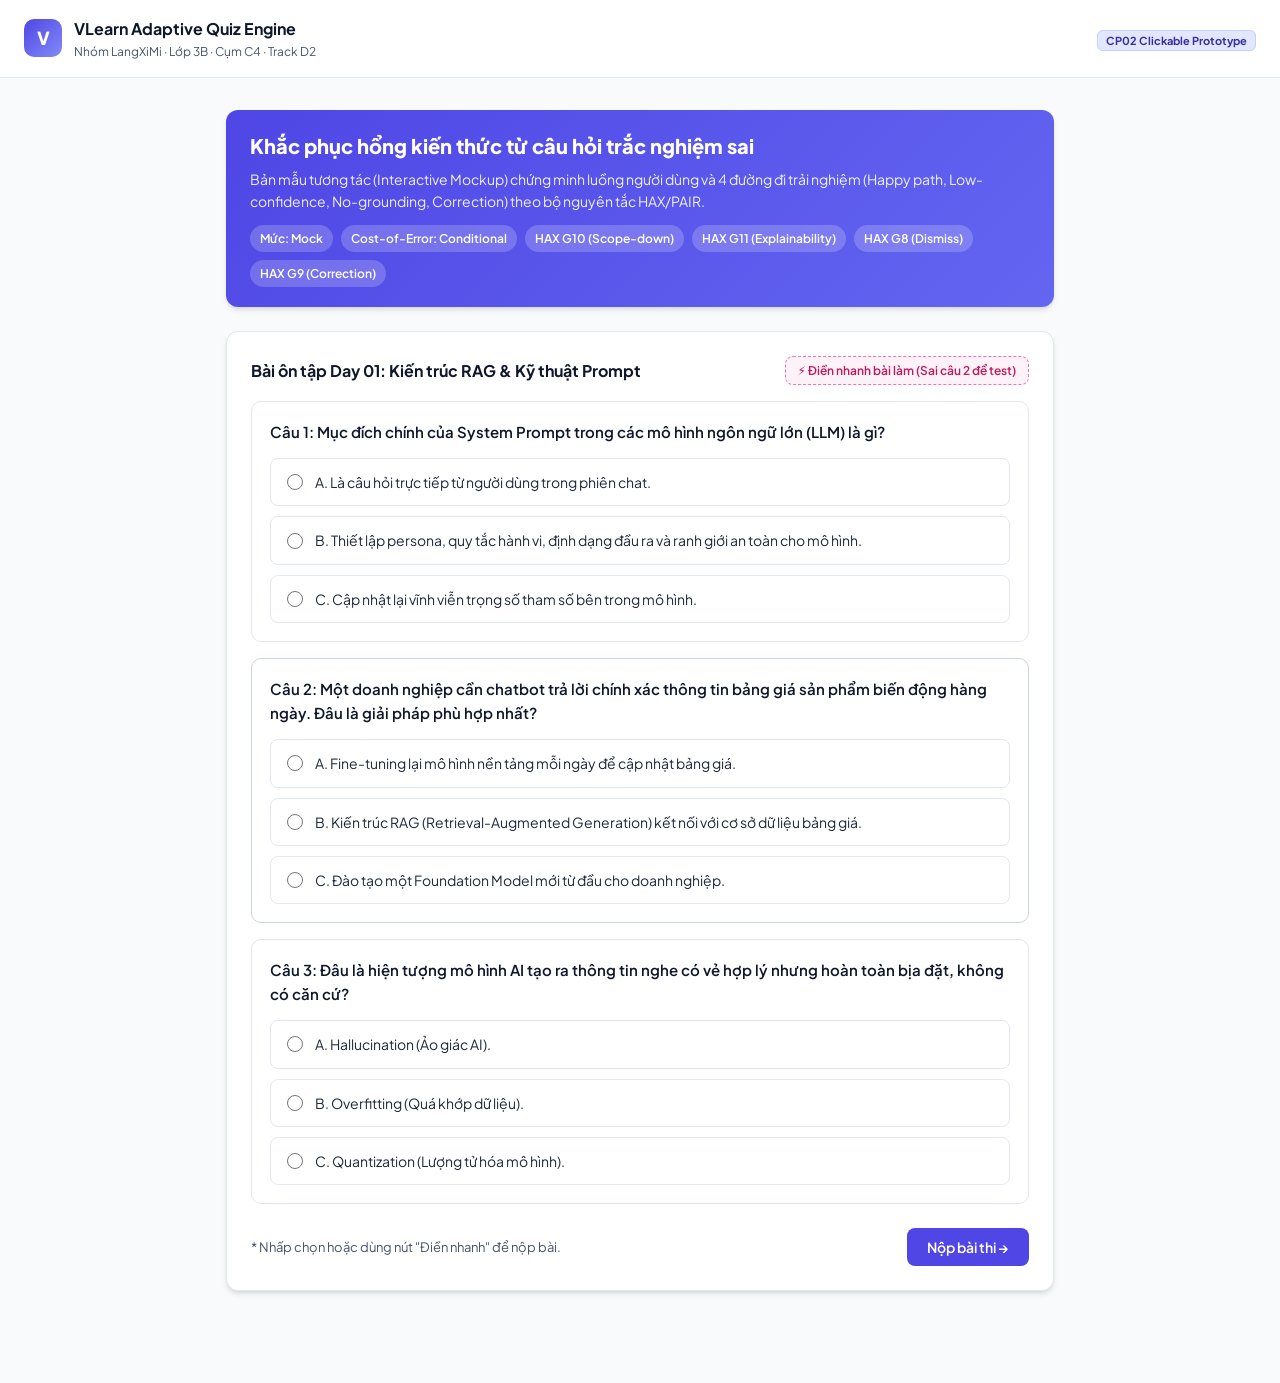
==== codebase/index.html @ 7d3d8a33 "feat(cp02): add clickable prototype, flowchart, and update spec.md with HAX/PAIR and 4 user paths" ====
<!DOCTYPE html>
<html lang="vi">
<head>
  <meta charset="UTF-8" />
  <meta name="viewport" content="width=device-width, initial-scale=1.0" />
  <title>VLearn Adaptive Quiz - Prototype CP02 (Nhóm LangXiMi)</title>
  <link rel="preconnect" href="https://fonts.googleapis.com">
  <link rel="preconnect" href="https://fonts.gstatic.com" crossorigin>
  <link href="https://fonts.googleapis.com/css2?family=Plus+Jakarta+Sans:wght@400;500;600;700;800&display=swap" rel="stylesheet">
  <style>
    :root {
      --primary: #4f46e5;
      --primary-hover: #4338ca;
      --primary-light: #eef2ff;
      --success: #10b981;
      --success-light: #ecfdf5;
      --danger: #ef4444;
      --danger-light: #fef2f2;
      --warning: #f59e0b;
      --warning-light: #fffbeb;
      --slate-50: #f8fafc;
      --slate-100: #f1f5f9;
      --slate-200: #e2e8f0;
      --slate-300: #cbd5e1;
      --slate-600: #475569;
      --slate-700: #334155;
      --slate-800: #1e293b;
      --slate-900: #0f172a;
      --radius: 12px;
      --shadow: 0 4px 6px -1px rgb(0 0 0 / 0.1), 0 2px 4px -2px rgb(0 0 0 / 0.1);
      --shadow-lg: 0 10px 15px -3px rgb(0 0 0 / 0.1), 0 4px 6px -4px rgb(0 0 0 / 0.1);
    }

    * {
      box-sizing: border-box;
      margin: 0;
      padding: 0;
      font-family: 'Plus Jakarta Sans', system-ui, -apple-system, sans-serif;
    }

    body {
      background-color: #f8fafc;
      color: var(--slate-800);
      line-height: 1.6;
      padding-bottom: 60px;
    }

    header {
      background: #ffffff;
      border-bottom: 1px solid var(--slate-200);
      padding: 16px 24px;
      display: flex;
      justify-content: space-between;
      align-items: center;
      position: sticky;
      top: 0;
      z-index: 50;
    }

    .brand {
      display: flex;
      align-items: center;
      gap: 12px;
    }

    .brand-logo {
      background: linear-gradient(135deg, var(--primary), #818cf8);
      color: white;
      width: 38px;
      height: 38px;
      border-radius: 10px;
      display: flex;
      align-items: center;
      justify-content: center;
      font-weight: 800;
      font-size: 18px;
    }

    .brand-title {
      font-weight: 700;
      font-size: 16px;
      color: var(--slate-900);
    }

    .brand-sub {
      font-size: 12px;
      color: var(--slate-600);
    }

    .container {
      max-width: 860px;
      margin: 32px auto;
      padding: 0 16px;
    }

    /* Banners & Meta */
    .banner {
      background: linear-gradient(135deg, #4f46e5, #6366f1);
      color: white;
      padding: 20px 24px;
      border-radius: var(--radius);
      margin-bottom: 24px;
      box-shadow: var(--shadow);
    }

    .banner h1 {
      font-size: 20px;
      font-weight: 800;
      margin-bottom: 6px;
    }

    .banner p {
      font-size: 14px;
      opacity: 0.9;
    }

    .banner-tags {
      display: flex;
      gap: 8px;
      margin-top: 12px;
      flex-wrap: wrap;
    }

    .tag {
      background: rgba(255, 255, 255, 0.2);
      font-size: 12px;
      font-weight: 600;
      padding: 4px 10px;
      border-radius: 999px;
      backdrop-filter: blur(4px);
    }

    /* Card Box */
    .card {
      background: #ffffff;
      border: 1px solid var(--slate-200);
      border-radius: var(--radius);
      padding: 24px;
      margin-bottom: 24px;
      box-shadow: var(--shadow);
    }

    .card-title {
      font-size: 16px;
      font-weight: 700;
      color: var(--slate-900);
      margin-bottom: 16px;
      display: flex;
      align-items: center;
      justify-content: space-between;
    }

    /* Question Item */
    .question-box {
      border: 1px solid var(--slate-200);
      border-radius: 10px;
      padding: 18px;
      margin-bottom: 16px;
      background: #ffffff;
      transition: all 0.2s ease;
    }

    .question-header {
      font-weight: 600;
      font-size: 15px;
      margin-bottom: 14px;
      color: var(--slate-900);
    }

    .options-list {
      display: flex;
      flex-direction: column;
      gap: 10px;
    }

    .option-label {
      display: flex;
      align-items: center;
      gap: 12px;
      padding: 12px 16px;
      border: 1.5px solid var(--slate-200);
      border-radius: 8px;
      cursor: pointer;
      font-size: 14px;
      transition: all 0.15s ease;
    }

    .option-label:hover {
      background: var(--slate-50);
      border-color: var(--slate-300);
    }

    .option-label input[type="radio"] {
      accent-color: var(--primary);
      width: 16px;
      height: 16px;
    }

    .option-label.selected {
      border-color: var(--primary);
      background: var(--primary-light);
      font-weight: 600;
    }

    /* Buttons */
    .btn {
      display: inline-flex;
      align-items: center;
      justify-content: center;
      gap: 8px;
      font-weight: 600;
      font-size: 14px;
      padding: 10px 20px;
      border-radius: 8px;
      border: none;
      cursor: pointer;
      transition: all 0.15s ease;
    }

    .btn-primary {
      background: var(--primary);
      color: white;
    }

    .btn-primary:hover {
      background: var(--primary-hover);
    }

    .btn-secondary {
      background: var(--slate-100);
      color: var(--slate-700);
      border: 1px solid var(--slate-300);
    }

    .btn-secondary:hover {
      background: var(--slate-200);
    }

    .btn-outline-danger {
      background: transparent;
      color: var(--danger);
      border: 1px solid var(--danger);
    }

    .btn-outline-danger:hover {
      background: var(--danger-light);
    }

    .btn-quick {
      background: #fdf2f8;
      color: #be185d;
      border: 1px dashed #f472b6;
      font-size: 12px;
      padding: 6px 12px;
    }

    .action-bar {
      display: flex;
      justify-content: space-between;
      align-items: center;
      margin-top: 24px;
      gap: 12px;
      flex-wrap: wrap;
    }

    /* Results Screen */
    #results-view {
      display: none;
    }

    .score-summary {
      background: #f8fafc;
      border: 1.5px solid var(--slate-200);
      border-radius: 12px;
      padding: 20px;
      text-align: center;
      margin-bottom: 24px;
    }

    .score-circle {
      width: 72px;
      height: 72px;
      border-radius: 50%;
      background: #fee2e2;
      color: var(--danger);
      display: flex;
      align-items: center;
      justify-content: center;
      font-size: 24px;
      font-weight: 800;
      margin: 0 auto 12px auto;
    }

    .badge-status {
      display: inline-flex;
      align-items: center;
      padding: 3px 10px;
      border-radius: 999px;
      font-size: 12px;
      font-weight: 700;
    }

    .badge-correct {
      background: var(--success-light);
      color: var(--success);
    }

    .badge-wrong {
      background: var(--danger-light);
      color: var(--danger);
    }

    /* AI Remediation Component */
    .ai-remediation-box {
      border: 2px solid #818cf8;
      background: #ffffff;
      border-radius: var(--radius);
      padding: 24px;
      margin-top: 16px;
      position: relative;
      box-shadow: 0 8px 24px -4px rgba(79, 70, 229, 0.15);
    }

    .ai-badge {
      display: inline-flex;
      align-items: center;
      gap: 6px;
      background: linear-gradient(135deg, #4f46e5, #7c3aed);
      color: white;
      font-size: 12px;
      font-weight: 700;
      padding: 4px 12px;
      border-radius: 999px;
      margin-bottom: 12px;
    }

    .hax-badge {
      font-size: 11px;
      font-weight: 700;
      padding: 3px 8px;
      border-radius: 6px;
      background: #e0e7ff;
      color: #3730a3;
      border: 1px solid #c7d2fe;
    }

    /* Path Selector for Demo */
    .path-selector {
      background: #f1f5f9;
      padding: 8px;
      border-radius: 8px;
      display: flex;
      gap: 6px;
      margin-bottom: 18px;
      overflow-x: auto;
    }

    .path-btn {
      background: transparent;
      border: none;
      padding: 8px 14px;
      font-size: 12px;
      font-weight: 600;
      color: var(--slate-600);
      border-radius: 6px;
      cursor: pointer;
      white-space: nowrap;
      transition: all 0.15s;
    }

    .path-btn.active {
      background: #ffffff;
      color: var(--primary);
      box-shadow: 0 1px 3px rgba(0, 0, 0, 0.1);
      font-weight: 700;
    }

    /* Grounding quote block */
    .grounding-quote {
      background: #f8fafc;
      border-left: 4px solid #6366f1;
      padding: 12px 16px;
      border-radius: 0 8px 8px 0;
      font-size: 13.5px;
      margin: 12px 0;
      color: var(--slate-700);
    }

    .grounding-tag {
      display: inline-block;
      font-weight: 700;
      color: #4f46e5;
      font-size: 12px;
      margin-bottom: 4px;
    }

    /* Remediation Mini Quiz */
    .remedy-quiz {
      background: #faf5ff;
      border: 1.5px solid #d8b4fe;
      border-radius: 10px;
      padding: 16px;
      margin-top: 16px;
    }

    .toast {
      padding: 12px 16px;
      border-radius: 8px;
      font-size: 13.5px;
      margin-top: 12px;
      display: none;
    }

    .toast-success {
      background: var(--success-light);
      color: #065f46;
      border: 1px solid #a7f3d0;
    }

    .toast-warning {
      background: var(--warning-light);
      color: #92400e;
      border: 1px solid #fde68a;
    }
  </style>
</head>
<body>

  <!-- Header -->
  <header>
    <div class="brand">
      <div class="brand-logo">V</div>
      <div>
        <div class="brand-title">VLearn Adaptive Quiz Engine</div>
        <div class="brand-sub">Nhóm LangXiMi · Lớp 3B · Cụm C4 · Track D2</div>
      </div>
    </div>
    <div>
      <span class="hax-badge">CP02 Clickable Prototype</span>
    </div>
  </header>

  <div class="container">
    <!-- Banner -->
    <div class="banner">
      <h1>Khắc phục hổng kiến thức từ câu hỏi trắc nghiệm sai</h1>
      <p>Bản mẫu tương tác (Interactive Mockup) chứng minh luồng người dùng và 4 đường đi trải nghiệm (Happy path, Low-confidence, No-grounding, Correction) theo bộ nguyên tắc HAX/PAIR.</p>
      <div class="banner-tags">
        <span class="tag">Mức: Mock</span>
        <span class="tag">Cost-of-Error: Conditional</span>
        <span class="tag">HAX G10 (Scope-down)</span>
        <span class="tag">HAX G11 (Explainability)</span>
        <span class="tag">HAX G8 (Dismiss)</span>
        <span class="tag">HAX G9 (Correction)</span>
      </div>
    </div>

    <!-- VIEW 1: QUIZ VIEW -->
    <div id="quiz-view" class="card">
      <div class="card-title">
        <span>Bài ôn tập Day 01: Kiến trúc RAG & Kỹ thuật Prompt</span>
        <button class="btn btn-quick" onclick="autoFillMock()">⚡ Điền nhanh bài làm (Sai câu 2 để test)</button>
      </div>

      <!-- Question 1 -->
      <div class="question-box">
        <div class="question-header">Câu 1: Mục đích chính của System Prompt trong các mô hình ngôn ngữ lớn (LLM) là gì?</div>
        <div class="options-list">
          <label class="option-label" id="opt-1-a">
            <input type="radio" name="q1" value="A"> A. Là câu hỏi trực tiếp từ người dùng trong phiên chat.
          </label>
          <label class="option-label" id="opt-1-b">
            <input type="radio" name="q1" value="B"> B. Thiết lập persona, quy tắc hành vi, định dạng đầu ra và ranh giới an toàn cho mô hình.
          </label>
          <label class="option-label" id="opt-1-c">
            <input type="radio" name="q1" value="C"> C. Cập nhật lại vĩnh viễn trọng số tham số bên trong mô hình.
          </label>
        </div>
      </div>

      <!-- Question 2 (Target error question) -->
      <div class="question-box" style="border-color: #cbd5e1;">
        <div class="question-header">Câu 2: Một doanh nghiệp cần chatbot trả lời chính xác thông tin bảng giá sản phẩm biến động hàng ngày. Đâu là giải pháp phù hợp nhất?</div>
        <div class="options-list">
          <label class="option-label" id="opt-2-a">
            <input type="radio" name="q2" value="A"> A. Fine-tuning lại mô hình nền tảng mỗi ngày để cập nhật bảng giá.
          </label>
          <label class="option-label" id="opt-2-b">
            <input type="radio" name="q2" value="B"> B. Kiến trúc RAG (Retrieval-Augmented Generation) kết nối với cơ sở dữ liệu bảng giá.
          </label>
          <label class="option-label" id="opt-2-c">
            <input type="radio" name="q2" value="C"> C. Đào tạo một Foundation Model mới từ đầu cho doanh nghiệp.
          </label>
        </div>
      </div>

      <!-- Question 3 -->
      <div class="question-box">
        <div class="question-header">Câu 3: Đâu là hiện tượng mô hình AI tạo ra thông tin nghe có vẻ hợp lý nhưng hoàn toàn bịa đặt, không có căn cứ?</div>
        <div class="options-list">
          <label class="option-label" id="opt-3-a">
            <input type="radio" name="q3" value="A"> A. Hallucination (Ảo giác AI).
          </label>
          <label class="option-label" id="opt-3-b">
            <input type="radio" name="q3" value="B"> B. Overfitting (Quá khớp dữ liệu).
          </label>
          <label class="option-label" id="opt-3-c">
            <input type="radio" name="q3" value="C"> C. Quantization (Lượng tử hóa mô hình).
          </label>
        </div>
      </div>

      <div class="action-bar">
        <span style="font-size: 13px; color: var(--slate-600);">* Nhấp chọn hoặc dùng nút "Điền nhanh" để nộp bài.</span>
        <button class="btn btn-primary" onclick="submitQuiz()">Nộp bài thi →</button>
      </div>
    </div>

    <!-- VIEW 2: RESULTS VIEW WITH AI REMEDIATION -->
    <div id="results-view">
      <div class="card">
        <div class="card-title">
          <span>Kết quả bài làm của bạn</span>
          <button class="btn btn-secondary" onclick="resetQuiz()">← Làm lại bài quiz</button>
        </div>

        <div class="score-summary">
          <div class="score-circle">2/3</div>
          <h3 style="font-size: 18px; margin-bottom: 4px;">Bạn đạt 6.7 / 10 điểm (Đạt 2/3 câu)</h3>
          <p style="font-size: 14px; color: var(--slate-600);">Hệ thống phát hiện bạn có 1 câu trả lời sai ở phần kiến thức RAG vs Fine-tuning.</p>
        </div>

        <!-- Question 1 Result (Correct) -->
        <div class="question-box">
          <div style="display: flex; justify-content: space-between; align-items: center; margin-bottom: 8px;">
            <strong>Câu 1: Mục đích chính của System Prompt</strong>
            <span class="badge-status badge-correct">✓ Đúng</span>
          </div>
          <p style="font-size: 13.5px; color: var(--slate-600);">Đáp án của bạn: <b>B. Thiết lập persona, quy tắc hành vi...</b></p>
        </div>

        <!-- Question 2 Result (Wrong) + AI REMEDIATION ENGINE -->
        <div class="question-box" style="border: 2px solid #fca5a5; background: #fffcfc;">
          <div style="display: flex; justify-content: space-between; align-items: center; margin-bottom: 8px;">
            <strong>Câu 2: Doanh nghiệp cần chatbot cập nhật bảng giá hàng ngày</strong>
            <span class="badge-status badge-wrong">✗ Bạn chọn sai</span>
          </div>
          <p style="font-size: 13.5px; color: var(--slate-700);">
            Phương án bạn đã chọn: <b style="color: var(--danger);">A. Fine-tuning lại mô hình nền tảng mỗi ngày</b>
          </p>
          <p style="font-size: 13.5px; color: var(--slate-700); margin-top: 4px;">
            Đáp án đúng: <b style="color: var(--success);">B. Kiến trúc RAG (Retrieval-Augmented Generation)</b>
          </p>

          <!-- KHỐI AI CỦNG CỐ KIẾN THỨC -->
          <div class="ai-remediation-box">
            <div style="display: flex; justify-content: space-between; align-items: flex-start; flex-wrap: wrap; gap: 8px;">
              <div class="ai-badge">✦ AI Chẩn đoán & Củng cố (Remediation)</div>
              <div style="display: flex; gap: 6px;">
                <span class="hax-badge" title="G11: Giải thích rõ vì sao">HAX G11</span>
                <span class="hax-badge" title="G10: Thu hẹp phạm vi khi nghi ngờ">HAX G10</span>
                <span class="hax-badge" title="G8 & G9: Gạt bỏ và sửa đổi dễ dàng">HAX G8 & G9</span>
              </div>
            </div>

            <!-- CHUYỂN ĐỔI 4 ĐƯỜNG TRẢI NGHIỆM ĐỂ TEST -->
            <div style="margin: 12px 0 6px 0; font-size: 12px; font-weight: 700; color: var(--slate-700);">
              CHẾ ĐỘ MINH HỌA 4 ĐƯỜNG TRẢI NGHIỆM (SPEC §6):
            </div>
            <div class="path-selector">
              <button class="path-btn active" onclick="switchPath('happy', this)">1. Happy Path (Tự tin cao)</button>
              <button class="path-btn" onclick="switchPath('low-conf', this)">2. Low-confidence (Lớp ② - G10)</button>
              <button class="path-btn" onclick="switchPath('no-grounding', this)">3. No-grounding (Lớp ① - G10)</button>
              <button class="path-btn" onclick="switchPath('correction', this)">4. User Correction (G8 & G9)</button>
            </div>

            <!-- PATH 1: HAPPY PATH CONTENT -->
            <div id="path-happy-content">
              <div style="font-size: 14px; font-weight: 700; color: var(--slate-900); margin-bottom: 6px;">
                Chẩn đoán lỗi hiểu nhầm:
              </div>
              <p style="font-size: 13.5px; color: var(--slate-700);">
                Bạn đã chọn Fine-tuning khi dữ liệu thay đổi hàng ngày. Đây là hiểu nhầm phổ biến: <b>Fine-tuning dùng để học phong cách, giọng văn hoặc định dạng chuyên biệt</b>, nhưng lại vô cùng tốn kém chi phí tính toán và mất thời gian training lại nếu dữ liệu thay đổi liên tục. Khi cần dữ liệu động thời gian thực (bảng giá, tồn kho), <b>RAG mới là giải pháp tối ưu</b>.
              </p>

              <!-- Grounding verbatim quote -->
              <div class="grounding-quote">
                <span class="grounding-tag">Căn cứ trích dẫn Transcript bài giảng [T01-042] (HAX G11):</span><br>
                <em>"Muốn mô hình nhớ kiến thức mới có tính biến động hàng ngày thì tuyệt đối không mang đi Fine-tuning vì chi phí huấn luyện lại rất lớn và dễ bị quên kiến thức cũ (catastrophic forgetting). Với dữ liệu cập nhật theo giờ hoặc theo ngày, các bạn bắt buộc phải dùng RAG để inject ngữ cảnh tại thời điểm truy vấn."</em>
              </div>

              <!-- Remediation Mini-Question -->
              <div class="remedy-quiz" id="remedy-quiz-box">
                <div style="font-size: 13.5px; font-weight: 700; color: #6b21a8; margin-bottom: 8px;">
                  🎯 Câu hỏi củng cố ngay (Luyện tập để nắm vững):
                </div>
                <p style="font-size: 13.5px; margin-bottom: 10px;">
                  Một phòng khám y tế muốn chatbot luôn trả lời đúng lịch trực thay đổi mỗi ca của các bác sĩ. Họ nên áp dụng phương pháp nào?
                </p>
                <div class="options-list" style="gap: 8px;">
                  <label class="option-label" style="padding: 8px 12px; font-size: 13px;">
                    <input type="radio" name="remedy_q" value="wrong"> A. Fine-tuning mô hình sau mỗi ca trực
                  </label>
                  <label class="option-label" style="padding: 8px 12px; font-size: 13px;">
                    <input type="radio" name="remedy_q" value="correct"> B. Dùng RAG truy vấn bảng lịch trực từ CSDL thời gian thực
                  </label>
                </div>
                <div style="margin-top: 12px; display: flex; gap: 8px;">
                  <button class="btn btn-primary" style="padding: 6px 14px; font-size: 12px;" onclick="checkRemedyAnswer()">Kiểm tra củng cố</button>
                  <button class="btn btn-secondary" style="padding: 6px 14px; font-size: 12px;" onclick="dismissRemedy()">Bỏ qua (HAX G8)</button>
                </div>
                <div id="remedy-toast" class="toast"></div>
              </div>
            </div>

            <!-- PATH 2: LOW-CONFIDENCE CONTENT -->
            <div id="path-low-conf-content" style="display: none;">
              <div style="background: #eff6ff; border: 1.5px solid #bfdbfe; border-radius: 8px; padding: 14px;">
                <div style="font-weight: 700; font-size: 13.5px; color: #1e40af; margin-bottom: 6px;">
                  🔍 AI nhận diện độ tự tin thấp (HAX G10 - Thu hẹp phạm vi khi nghi ngờ):
                </div>
                <p style="font-size: 13px; color: var(--slate-700); margin-bottom: 10px;">
                  Hệ thống nhận thấy có 2 khả năng khiến bạn chọn phương án này. Hãy cho biết nguyên nhân của bạn để AI hỗ trợ chính xác nhất:
                </p>
                <div style="display: flex; flex-direction: column; gap: 8px;">
                  <button class="btn btn-secondary" style="text-align: left; justify-content: flex-start; font-size: 13px;" onclick="chooseLowConfReason(1)">
                    1. Mình chưa phân biệt rõ bản chất: khi nào dùng RAG vs khi nào cần Fine-tuning.
                  </button>
                  <button class="btn btn-secondary" style="text-align: left; justify-content: flex-start; font-size: 13px;" onclick="chooseLowConfReason(2)">
                    2. Mình đọc lướt vội nên bỏ sót từ khoá "biến động hàng ngày".
                  </button>
                </div>
                <div id="low-conf-feedback" class="toast toast-success" style="margin-top: 12px;"></div>
              </div>
            </div>

            <!-- PATH 3: NO-GROUNDING CONTENT -->
            <div id="path-no-grounding-content" style="display: none;">
              <div style="background: #fffbeb; border: 1.5px solid #fde68a; border-radius: 8px; padding: 14px;">
                <div style="font-weight: 700; font-size: 13.5px; color: #92400e; margin-bottom: 6px;">
                  ⚠️ Không tìm thấy căn cứ bài giảng trực tiếp (Failure/No-grounding - Lớp ① & HAX G10):
                </div>
                <p style="font-size: 13px; color: #78350f; margin-bottom: 12px;">
                  Để tránh hiện tượng ảo giác (hallucination) và đảm bảo tính học thuật, <b>AI từ chối tự sinh câu hỏi mới khi không tìm thấy đoạn trích dẫn tương ứng trong bài giảng</b>.
                </p>
                <div style="display: flex; gap: 8px; flex-wrap: wrap;">
                  <button class="btn btn-primary" style="font-size: 12px; padding: 8px 14px;" onclick="alert('Đã gửi câu hỏi số 2 và phương án của bạn đến kênh hỗ trợ của Trợ giảng (TA) trên Discord!')">
                    📩 Gửi câu hỏi này cho Trợ giảng (TA)
                  </button>
                  <a href="#slide" class="btn btn-secondary" style="font-size: 12px; padding: 8px 14px; text-decoration: none;" onclick="alert('Mở Slide Bài giảng Day 01 - Trang 28')">
                    📖 Xem Slide Bài giảng Day 01 (Trang 28)
                  </a>
                </div>
              </div>
            </div>

            <!-- PATH 4: USER CORRECTION CONTENT -->
            <div id="path-correction-content" style="display: none;">
              <div style="background: #f8fafc; border: 1.5px solid var(--slate-300); border-radius: 8px; padding: 14px;">
                <div style="font-weight: 700; font-size: 13.5px; color: var(--slate-800); margin-bottom: 6px;">
                  🛠️ Quyền kiểm soát & Chỉnh sửa của người dùng (HAX G8 & G9):
                </div>
                <p style="font-size: 13px; color: var(--slate-600); margin-bottom: 12px;">
                  Bạn có toàn quyền bác bỏ hoặc điều chỉnh nhận định của AI:
                </p>
                <div style="display: flex; gap: 8px; flex-wrap: wrap;">
                  <button class="btn btn-outline-danger" style="font-size: 12px;" onclick="correctAI('misclick')">
                    ✕ "Tôi chỉ bấm nhầm nút chứ đã hiểu bài này" (HAX G9)
                  </button>
                  <button class="btn btn-secondary" style="font-size: 12px;" onclick="correctAI('dismiss')">
                    Bỏ qua & Kết thúc lượt ôn (HAX G8)
                  </button>
                </div>
                <div id="correction-toast" class="toast toast-success" style="margin-top: 12px;"></div>
              </div>
            </div>

          </div>
        </div>

        <!-- Question 3 Result (Correct) -->
        <div class="question-box">
          <div style="display: flex; justify-content: space-between; align-items: center; margin-bottom: 8px;">
            <strong>Câu 3: Hiện tượng AI tạo ra thông tin bịa đặt</strong>
            <span class="badge-status badge-correct">✓ Đúng</span>
          </div>
          <p style="font-size: 13.5px; color: var(--slate-600);">Đáp án của bạn: <b>A. Hallucination (Ảo giác AI)</b></p>
        </div>

        <div class="action-bar">
          <button class="btn btn-secondary" onclick="resetQuiz()">Làm lại từ đầu</button>
          <button class="btn btn-primary" onclick="alert('Đã lưu kết quả học tập và cập nhật hồ sơ cá nhân hoá!')">Hoàn tất buổi ôn tập ✓</button>
        </div>
      </div>
    </div>
  </div>

  <script>
    // Điền nhanh bài thi mẫu (Cố tình làm sai câu 2 để kích hoạt AI Remediation)
    function autoFillMock() {
      document.querySelector('input[name="q1"][value="B"]').checked = true;
      document.querySelector('input[name="q2"][value="A"]').checked = true; // Câu sai
      document.querySelector('input[name="q3"][value="A"]').checked = true;

      document.querySelectorAll('.option-label').forEach(el => el.classList.remove('selected'));
      document.getElementById('opt-1-b').classList.add('selected');
      document.getElementById('opt-2-a').classList.add('selected');
      document.getElementById('opt-3-a').classList.add('selected');
    }

    // Nộp bài
    function submitQuiz() {
      const q2 = document.querySelector('input[name="q2"]:checked');
      if (!q2) {
        alert('Vui lòng chọn đáp án hoặc bấm "Điền nhanh" để tiếp tục!');
        return;
      }
      document.getElementById('quiz-view').style.display = 'none';
      document.getElementById('results-view').style.display = 'block';
      window.scrollTo({ top: 0, behavior: 'smooth' });
    }

    // Reset quiz
    function resetQuiz() {
      document.getElementById('quiz-view').style.display = 'block';
      document.getElementById('results-view').style.display = 'none';
      window.scrollTo({ top: 0, behavior: 'smooth' });
    }

    // Chuyển đổi 4 đường trải nghiệm trên prototype
    function switchPath(pathKey, btn) {
      document.querySelectorAll('.path-btn').forEach(b => b.classList.remove('active'));
      btn.classList.add('active');

      document.getElementById('path-happy-content').style.display = 'none';
      document.getElementById('path-low-conf-content').style.display = 'none';
      document.getElementById('path-no-grounding-content').style.display = 'none';
      document.getElementById('path-correction-content').style.display = 'none';

      if (pathKey === 'happy') {
        document.getElementById('path-happy-content').style.display = 'block';
      } else if (pathKey === 'low-conf') {
        document.getElementById('path-low-conf-content').style.display = 'block';
      } else if (pathKey === 'no-grounding') {
        document.getElementById('path-no-grounding-content').style.display = 'block';
      } else if (pathKey === 'correction') {
        document.getElementById('path-correction-content').style.display = 'block';
      }
    }

    // Kiểm tra câu hỏi củng cố trong Happy Path
    function checkRemedyAnswer() {
      const ans = document.querySelector('input[name="remedy_q"]:checked');
      const toast = document.getElementById('remedy-toast');
      if (!ans) {
        alert('Vui lòng chọn 1 đáp án củng cố!');
        return;
      }
      toast.style.display = 'block';
      if (ans.value === 'correct') {
        toast.className = 'toast toast-success';
        toast.innerHTML = '🎉 <b>Chính xác tuyệt đối!</b> Bạn đã hiểu rõ: Dữ liệu ca trực biến động liên tục thì dùng RAG để inject context chứ không mang đi Fine-tuning.';
      } else {
        toast.className = 'toast toast-warning';
        toast.innerHTML = '⚠️ Chưa chính xác. Fine-tuning sau mỗi ca trực là bất khả thi vì tốn kém thời gian và chi phí tính toán.';
      }
    }

    // Dismiss câu củng cố (HAX G8)
    function dismissRemedy() {
      document.getElementById('remedy-quiz-box').style.display = 'none';
      alert('Đã gạt bỏ câu củng cố (HAX G8). Học viên hoàn tất buổi ôn tập mà không bị ép buộc.');
    }

    // Low confidence reason choice
    function chooseLowConfReason(num) {
      const fb = document.getElementById('low-conf-feedback');
      fb.style.display = 'block';
      if (num === 1) {
        fb.innerHTML = '✓ Đã ghi nhận: AI sẽ cung cấp bảng so sánh trực quan RAG vs Fine-tuning trong 30 giây.';
      } else {
        fb.innerHTML = '✓ Đã ghi nhận: AI sẽ đánh dấu nổi bật các từ khoá bẫy trong các câu hỏi sau.';
      }
    }

    // User correction (HAX G9)
    function correctAI(type) {
      const toast = document.getElementById('correction-toast');
      toast.style.display = 'block';
      if (type === 'misclick') {
        toast.innerHTML = '✓ <b>Đã cập nhật (HAX G9):</b> Hệ thống ghi nhận bạn làm sai do thao tác nhầm. Hồ sơ học tập được giữ nguyên không đánh dấu hổng kiến thức.';
      } else {
        toast.innerHTML = '✓ <b>Đã gạt bỏ (HAX G8):</b> Bạn đã kết thúc lượt ôn tập.';
      }
    }
  </script>
</body>
</html>
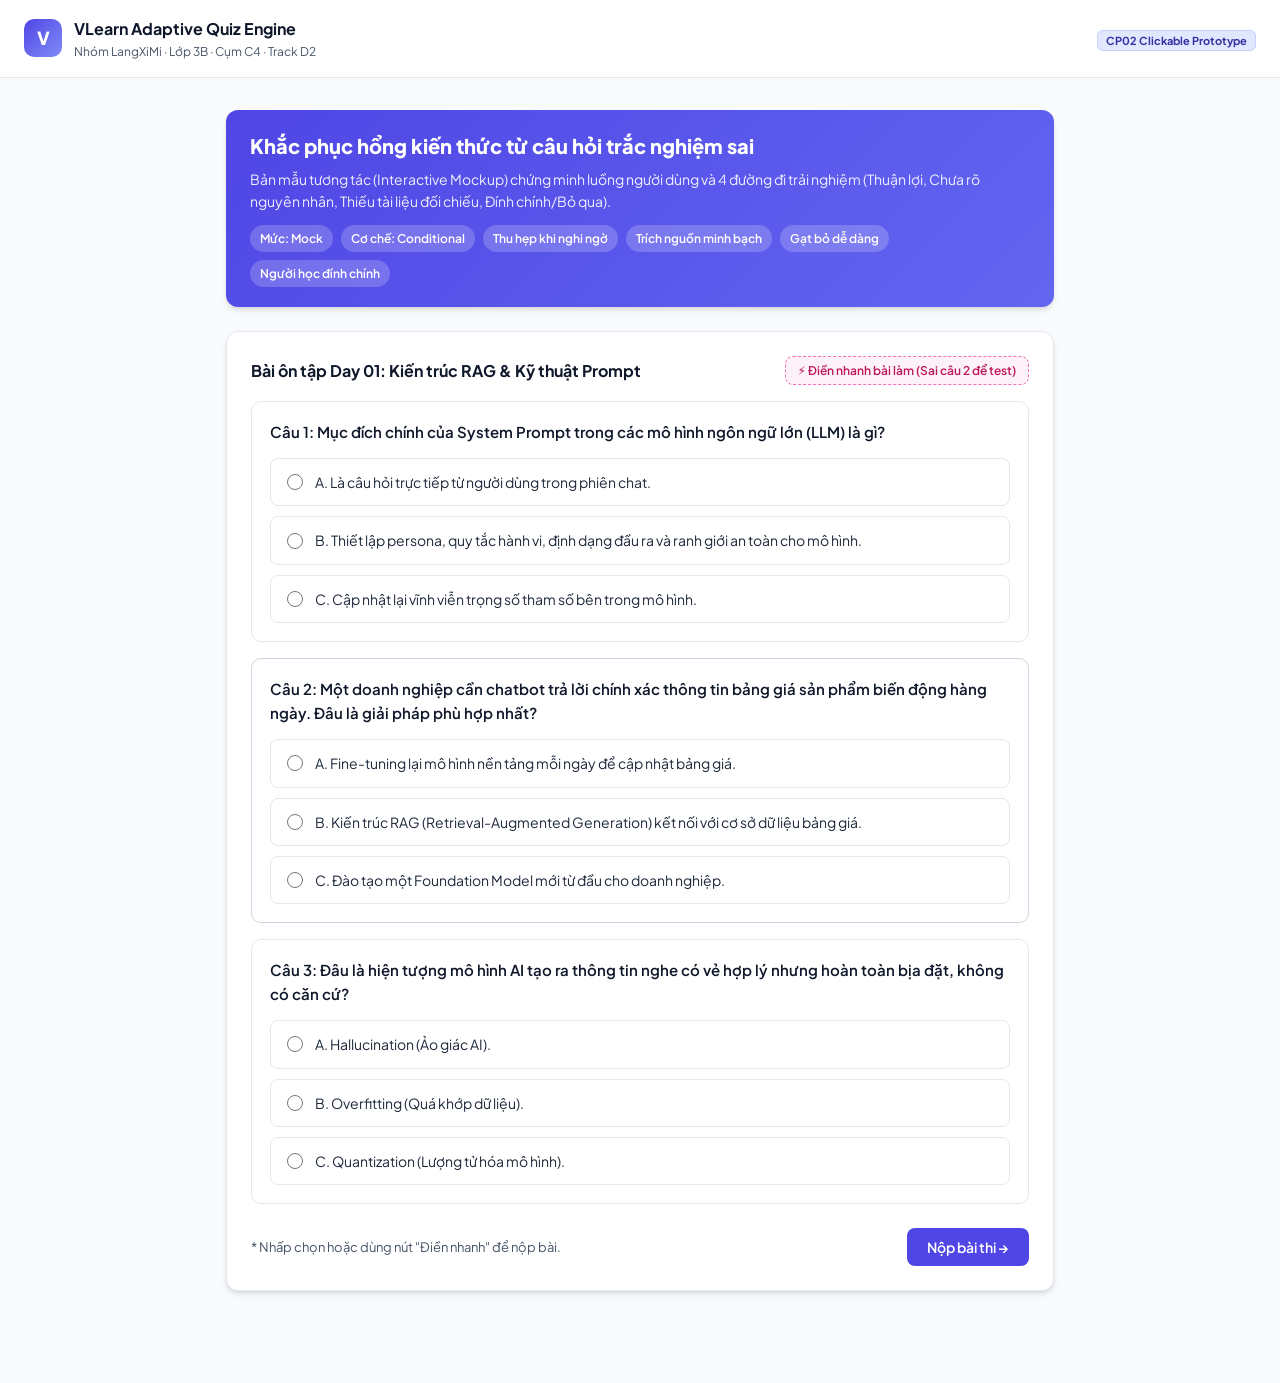
==== commit b6361767: "feat: complete CP2 interactive flow and design principles" ====
--- a/codebase/index.html
+++ b/codebase/index.html
@@ -444,14 +444,14 @@
     <!-- Banner -->
     <div class="banner">
       <h1>Khắc phục hổng kiến thức từ câu hỏi trắc nghiệm sai</h1>
-      <p>Bản mẫu tương tác (Interactive Mockup) chứng minh luồng người dùng và 4 đường đi trải nghiệm (Happy path, Low-confidence, No-grounding, Correction) theo bộ nguyên tắc HAX/PAIR.</p>
+      <p>Bản mẫu tương tác (Interactive Mockup) chứng minh luồng người dùng và 4 đường đi trải nghiệm (Thuận lợi, Chưa rõ nguyên nhân, Thiếu tài liệu đối chiếu, Đính chính/Bỏ qua).</p>
       <div class="banner-tags">
         <span class="tag">Mức: Mock</span>
-        <span class="tag">Cost-of-Error: Conditional</span>
-        <span class="tag">HAX G10 (Scope-down)</span>
-        <span class="tag">HAX G11 (Explainability)</span>
-        <span class="tag">HAX G8 (Dismiss)</span>
-        <span class="tag">HAX G9 (Correction)</span>
+        <span class="tag">Cơ chế: Conditional</span>
+        <span class="tag">Thu hẹp khi nghi ngờ</span>
+        <span class="tag">Trích nguồn minh bạch</span>
+        <span class="tag">Gạt bỏ dễ dàng</span>
+        <span class="tag">Người học đính chính</span>
       </div>
     </div>
 
@@ -557,21 +557,20 @@
             <div style="display: flex; justify-content: space-between; align-items: flex-start; flex-wrap: wrap; gap: 8px;">
               <div class="ai-badge">✦ AI Chẩn đoán & Củng cố (Remediation)</div>
               <div style="display: flex; gap: 6px;">
-                <span class="hax-badge" title="G11: Giải thích rõ vì sao">HAX G11</span>
-                <span class="hax-badge" title="G10: Thu hẹp phạm vi khi nghi ngờ">HAX G10</span>
-                <span class="hax-badge" title="G8 & G9: Gạt bỏ và sửa đổi dễ dàng">HAX G8 & G9</span>
+                <span class="hax-badge" title="Có trích dẫn nguồn">Trích dẫn chính xác</span>
+                <span class="hax-badge" title="Quyền kiểm soát thuộc học viên">Quyền kiểm soát người học</span>
               </div>
             </div>
 
             <!-- CHUYỂN ĐỔI 4 ĐƯỜNG TRẢI NGHIỆM ĐỂ TEST -->
             <div style="margin: 12px 0 6px 0; font-size: 12px; font-weight: 700; color: var(--slate-700);">
-              CHẾ ĐỘ MINH HỌA 4 ĐƯỜNG TRẢI NGHIỆM (SPEC §6):
+              CHẾ ĐỘ MINH HỌA 4 ĐƯỜNG TRẢI NGHIỆM:
             </div>
             <div class="path-selector">
-              <button class="path-btn active" onclick="switchPath('happy', this)">1. Happy Path (Tự tin cao)</button>
-              <button class="path-btn" onclick="switchPath('low-conf', this)">2. Low-confidence (Lớp ② - G10)</button>
-              <button class="path-btn" onclick="switchPath('no-grounding', this)">3. No-grounding (Lớp ① - G10)</button>
-              <button class="path-btn" onclick="switchPath('correction', this)">4. User Correction (G8 & G9)</button>
+              <button class="path-btn active" onclick="switchPath('happy', this)">1. Thuận lợi (Tự tin cao)</button>
+              <button class="path-btn" onclick="switchPath('low-conf', this)">2. Chưa rõ nguyên nhân (Low-confidence)</button>
+              <button class="path-btn" onclick="switchPath('no-grounding', this)">3. Không có căn cứ (No-grounding)</button>
+              <button class="path-btn" onclick="switchPath('correction', this)">4. Đính chính / Bỏ qua (User Control)</button>
             </div>
 
             <!-- PATH 1: HAPPY PATH CONTENT -->
@@ -585,7 +584,7 @@
 
               <!-- Grounding verbatim quote -->
               <div class="grounding-quote">
-                <span class="grounding-tag">Căn cứ trích dẫn Transcript bài giảng [T01-042] (HAX G11):</span><br>
+                <span class="grounding-tag">Căn cứ trích dẫn Transcript bài giảng [T01-042]:</span><br>
                 <em>"Muốn mô hình nhớ kiến thức mới có tính biến động hàng ngày thì tuyệt đối không mang đi Fine-tuning vì chi phí huấn luyện lại rất lớn và dễ bị quên kiến thức cũ (catastrophic forgetting). Với dữ liệu cập nhật theo giờ hoặc theo ngày, các bạn bắt buộc phải dùng RAG để inject ngữ cảnh tại thời điểm truy vấn."</em>
               </div>
 
@@ -607,7 +606,7 @@
                 </div>
                 <div style="margin-top: 12px; display: flex; gap: 8px;">
                   <button class="btn btn-primary" style="padding: 6px 14px; font-size: 12px;" onclick="checkRemedyAnswer()">Kiểm tra củng cố</button>
-                  <button class="btn btn-secondary" style="padding: 6px 14px; font-size: 12px;" onclick="dismissRemedy()">Bỏ qua (HAX G8)</button>
+                  <button class="btn btn-secondary" style="padding: 6px 14px; font-size: 12px;" onclick="dismissRemedy()">Bỏ qua</button>
                 </div>
                 <div id="remedy-toast" class="toast"></div>
               </div>
@@ -617,7 +616,7 @@
             <div id="path-low-conf-content" style="display: none;">
               <div style="background: #eff6ff; border: 1.5px solid #bfdbfe; border-radius: 8px; padding: 14px;">
                 <div style="font-weight: 700; font-size: 13.5px; color: #1e40af; margin-bottom: 6px;">
-                  🔍 AI nhận diện độ tự tin thấp (HAX G10 - Thu hẹp phạm vi khi nghi ngờ):
+                  🔍 AI nhận diện độ tự tin thấp (Cần xác nhận nguyên nhân):
                 </div>
                 <p style="font-size: 13px; color: var(--slate-700); margin-bottom: 10px;">
                   Hệ thống nhận thấy có 2 khả năng khiến bạn chọn phương án này. Hãy cho biết nguyên nhân của bạn để AI hỗ trợ chính xác nhất:
@@ -638,7 +637,7 @@
             <div id="path-no-grounding-content" style="display: none;">
               <div style="background: #fffbeb; border: 1.5px solid #fde68a; border-radius: 8px; padding: 14px;">
                 <div style="font-weight: 700; font-size: 13.5px; color: #92400e; margin-bottom: 6px;">
-                  ⚠️ Không tìm thấy căn cứ bài giảng trực tiếp (Failure/No-grounding - Lớp ① & HAX G10):
+                  ⚠️ Chưa có căn cứ bài giảng trực tiếp:
                 </div>
                 <p style="font-size: 13px; color: #78350f; margin-bottom: 12px;">
                   Để tránh hiện tượng ảo giác (hallucination) và đảm bảo tính học thuật, <b>AI từ chối tự sinh câu hỏi mới khi không tìm thấy đoạn trích dẫn tương ứng trong bài giảng</b>.
@@ -658,17 +657,17 @@
             <div id="path-correction-content" style="display: none;">
               <div style="background: #f8fafc; border: 1.5px solid var(--slate-300); border-radius: 8px; padding: 14px;">
                 <div style="font-weight: 700; font-size: 13.5px; color: var(--slate-800); margin-bottom: 6px;">
-                  🛠️ Quyền kiểm soát & Chỉnh sửa của người dùng (HAX G8 & G9):
+                  🛠️ Quyền kiểm soát & Đính chính của người học:
                 </div>
                 <p style="font-size: 13px; color: var(--slate-600); margin-bottom: 12px;">
                   Bạn có toàn quyền bác bỏ hoặc điều chỉnh nhận định của AI:
                 </p>
                 <div style="display: flex; gap: 8px; flex-wrap: wrap;">
                   <button class="btn btn-outline-danger" style="font-size: 12px;" onclick="correctAI('misclick')">
-                    ✕ "Tôi chỉ bấm nhầm nút chứ đã hiểu bài này" (HAX G9)
+                    ✕ "Tôi chỉ bấm nhầm nút chứ đã hiểu bài này"
                   </button>
                   <button class="btn btn-secondary" style="font-size: 12px;" onclick="correctAI('dismiss')">
-                    Bỏ qua & Kết thúc lượt ôn (HAX G8)
+                    Bỏ qua & Kết thúc lượt ôn
                   </button>
                 </div>
                 <div id="correction-toast" class="toast toast-success" style="margin-top: 12px;"></div>
@@ -766,10 +765,10 @@
       }
     }
 
-    // Dismiss câu củng cố (HAX G8)
+    // Bỏ qua câu củng cố
     function dismissRemedy() {
       document.getElementById('remedy-quiz-box').style.display = 'none';
-      alert('Đã gạt bỏ câu củng cố (HAX G8). Học viên hoàn tất buổi ôn tập mà không bị ép buộc.');
+      alert('Đã bỏ qua câu củng cố. Học viên hoàn tất buổi ôn tập.');
     }
 
     // Low confidence reason choice
@@ -783,14 +782,14 @@
       }
     }
 
-    // User correction (HAX G9)
+    // Người học đính chính kết quả
     function correctAI(type) {
       const toast = document.getElementById('correction-toast');
       toast.style.display = 'block';
       if (type === 'misclick') {
-        toast.innerHTML = '✓ <b>Đã cập nhật (HAX G9):</b> Hệ thống ghi nhận bạn làm sai do thao tác nhầm. Hồ sơ học tập được giữ nguyên không đánh dấu hổng kiến thức.';
+        toast.innerHTML = '✓ <b>Đã cập nhật:</b> Hệ thống ghi nhận bạn làm sai do thao tác nhầm. Hồ sơ học tập được giữ nguyên không đánh dấu hổng kiến thức.';
       } else {
-        toast.innerHTML = '✓ <b>Đã gạt bỏ (HAX G8):</b> Bạn đã kết thúc lượt ôn tập.';
+        toast.innerHTML = '✓ <b>Đã kết thúc:</b> Bạn đã hoàn thành lượt ôn tập.';
       }
     }
   </script>
